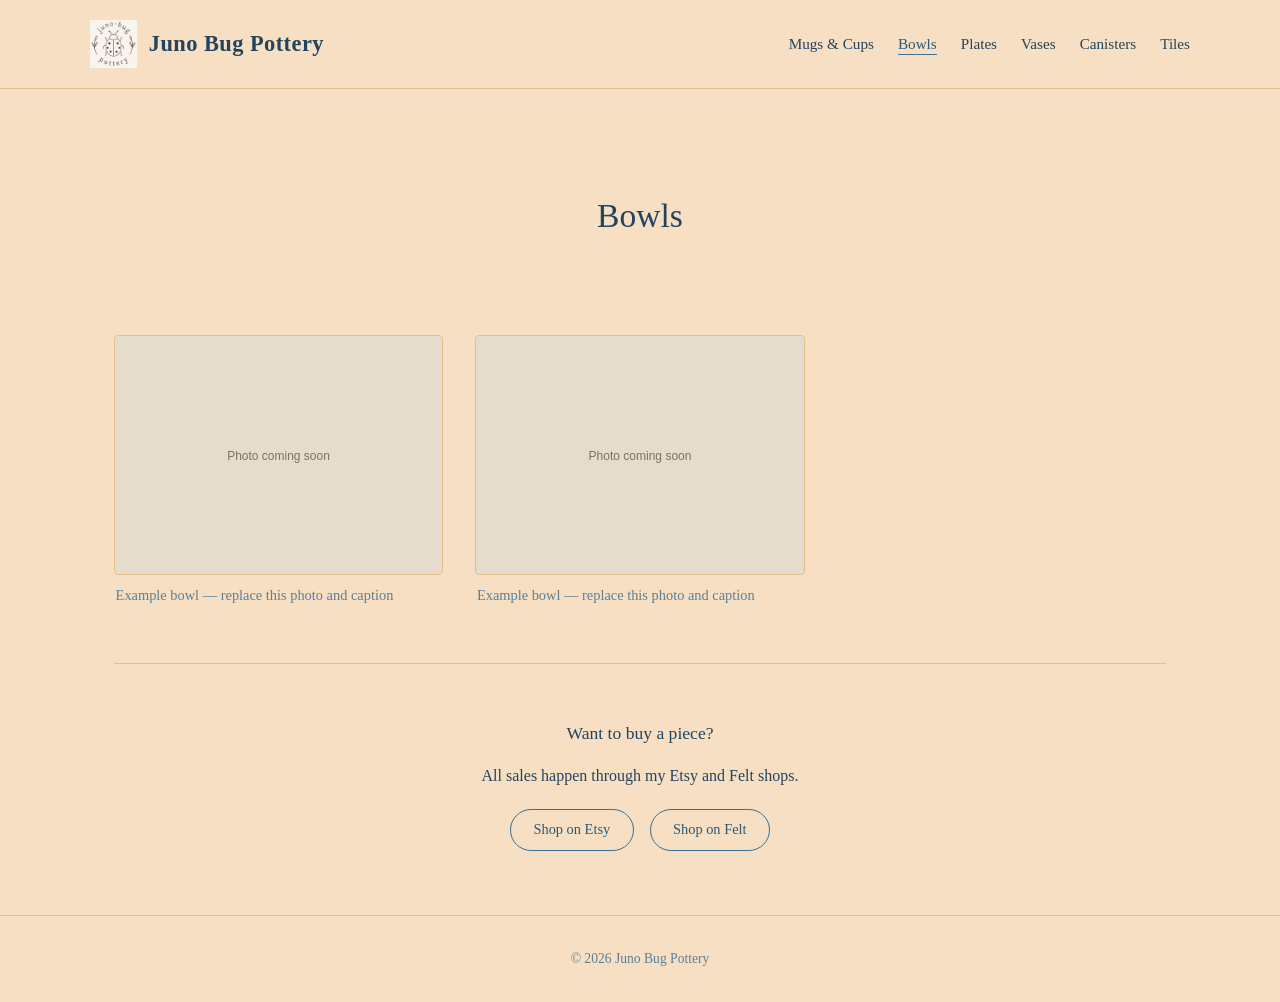
==== bowls.html @ a5d2ebf6 "Add logo, restyle to orange/blue palette, add captions.txt photo workflow" ====
<!DOCTYPE html>
<html lang="en">
<head>
<meta charset="UTF-8">
<meta name="viewport" content="width=device-width, initial-scale=1.0">
<title>Bowls — Juno Bug Pottery</title>
<link rel="stylesheet" href="css/style.css">
</head>
<body>

<header class="site-header">
  <div class="wrap">
    <a class="site-title" href="index.html">
      <img class="site-logo" src="images/logo.png" alt="Juno Bug Pottery logo">
      Juno Bug Pottery
    </a>
    <nav class="site-nav">
      <ul>
        <li><a href="mugs-cups.html">Mugs &amp; Cups</a></li>
        <li><a class="active" href="bowls.html">Bowls</a></li>
        <li><a href="plates.html">Plates</a></li>
        <li><a href="vases.html">Vases</a></li>
        <li><a href="canisters.html">Canisters</a></li>
        <li><a href="tiles.html">Tiles</a></li>
      </ul>
    </nav>
  </div>
</header>

<main>
  <section class="hero">
    <h1>Bowls</h1>
  </section>

  <!--
    HOW TO ADD A NEW PHOTO:
    1. Put the photo file in the images/bowls/ folder.
    2. Copy one whole <figure>...</figure> block below and paste it just before </div>.
    3. Change the src="..." to your new file name.
    4. Change the text inside <figcaption> to describe the piece.
    See WEBSITE-GUIDE.md for the full step-by-step with git commands.
  -->
  <div class="photo-grid">
    <figure>
      <img src="images/placeholder.svg" alt="Bowl photo coming soon">
      <figcaption>Example bowl — replace this photo and caption</figcaption>
    </figure>
    <figure>
      <img src="images/placeholder.svg" alt="Bowl photo coming soon">
      <figcaption>Example bowl — replace this photo and caption</figcaption>
    </figure>
  </div>

  <section class="shop-links">
    <h2>Want to buy a piece?</h2>
    <p>All sales happen through my Etsy and Felt shops.</p>
    <div class="button-row">
      <a class="btn" href="#">Shop on Etsy</a>
      <a class="btn" href="#">Shop on Felt</a>
    </div>
  </section>
</main>

<footer class="site-footer">
  &copy; 2026 Juno Bug Pottery
</footer>

</body>
</html>
---- css/style.css ----
/* Juno Bug Pottery — shared site styles
   Soft orange background with blue writing, kept deliberately plain and quiet. */

:root {
  --bg: #f6dfc2;
  --bg-soft: #efce9f;
  --ink: #24445e;
  --muted: #5f7f95;
  --accent: #3b7096;
  --accent-dark: #2b5977;
  --border: #e3bf8c;
  --max-width: 1100px;
}

* { box-sizing: border-box; }

body {
  margin: 0;
  font-family: Georgia, "Iowan Old Style", "Palatino Linotype", Palatino, serif;
  color: var(--ink);
  background: var(--bg);
  line-height: 1.6;
}

a { color: var(--accent-dark); }
a:hover { color: var(--accent); }

header.site-header {
  background: var(--bg);
  border-bottom: 1px solid var(--border);
  padding: 1.25rem 1.5rem;
}

.site-header .wrap {
  max-width: var(--max-width);
  margin: 0 auto;
  display: flex;
  flex-wrap: wrap;
  align-items: center;
  justify-content: space-between;
  gap: 1rem;
}

.site-title {
  display: flex;
  align-items: center;
  gap: 0.75rem;
  font-size: 1.4rem;
  font-weight: 700;
  letter-spacing: 0.02em;
  color: var(--ink);
  text-decoration: none;
}

.site-title:hover { color: var(--accent-dark); }

.site-logo {
  height: 48px;
  width: auto;
  display: block;
}

nav.site-nav ul {
  list-style: none;
  display: flex;
  flex-wrap: wrap;
  gap: 1.5rem;
  margin: 0;
  padding: 0;
}

nav.site-nav a {
  color: var(--ink);
  text-decoration: none;
  font-size: 0.95rem;
  border-bottom: 1px solid transparent;
  padding-bottom: 2px;
}

nav.site-nav a:hover,
nav.site-nav a.active {
  color: var(--accent-dark);
  border-bottom-color: var(--accent);
}

main {
  max-width: var(--max-width);
  margin: 0 auto;
  padding: 3rem 1.5rem 4rem;
}

.hero {
  text-align: center;
  padding: 1.5rem 0 3rem;
}

.hero h1 {
  font-size: 2.1rem;
  font-weight: 400;
  margin-bottom: 0.75rem;
}

.hero p {
  color: var(--muted);
  max-width: 560px;
  margin: 0 auto;
}

.category-grid {
  display: grid;
  grid-template-columns: repeat(auto-fit, minmax(200px, 1fr));
  gap: 1.25rem;
  margin-top: 2rem;
}

.category-card {
  display: block;
  background: transparent;
  border: 1px solid var(--border);
  border-radius: 4px;
  padding: 1.75rem 1rem;
  text-align: center;
  text-decoration: none;
  color: var(--ink);
  transition: border-color 0.15s ease, color 0.15s ease;
}

.category-card:hover {
  border-color: var(--accent);
  color: var(--accent-dark);
}

.category-card h2 {
  margin: 0;
  font-size: 1.05rem;
  font-weight: 400;
}

.photo-grid {
  display: grid;
  grid-template-columns: repeat(auto-fill, minmax(240px, 1fr));
  gap: 2rem;
  margin-top: 2rem;
}

.photo-grid figure {
  margin: 0;
  background: transparent;
}

.photo-grid img {
  width: 100%;
  height: 240px;
  object-fit: cover;
  display: block;
  background: var(--bg-soft);
  border: 1px solid var(--border);
  border-radius: 4px;
}

.photo-grid figcaption {
  padding: 0.6rem 0.1rem 0;
  font-size: 0.9rem;
  color: var(--muted);
}

.shop-links {
  margin-top: 3.5rem;
  padding-top: 2.5rem;
  border-top: 1px solid var(--border);
  text-align: center;
}

.shop-links h2 {
  font-size: 1.1rem;
  font-weight: 400;
}

.button-row {
  display: flex;
  justify-content: center;
  gap: 1rem;
  flex-wrap: wrap;
  margin-top: 1.25rem;
}

.btn {
  display: inline-block;
  padding: 0.55rem 1.4rem;
  border-radius: 999px;
  border: 1px solid var(--accent);
  background: transparent;
  color: var(--accent-dark);
  text-decoration: none;
  font-size: 0.9rem;
  transition: background 0.15s ease, color 0.15s ease;
}

.btn:hover {
  background: var(--accent);
  color: var(--bg);
}

footer.site-footer {
  text-align: center;
  padding: 2rem 1.5rem;
  border-top: 1px solid var(--border);
  color: var(--muted);
  font-size: 0.85rem;
}
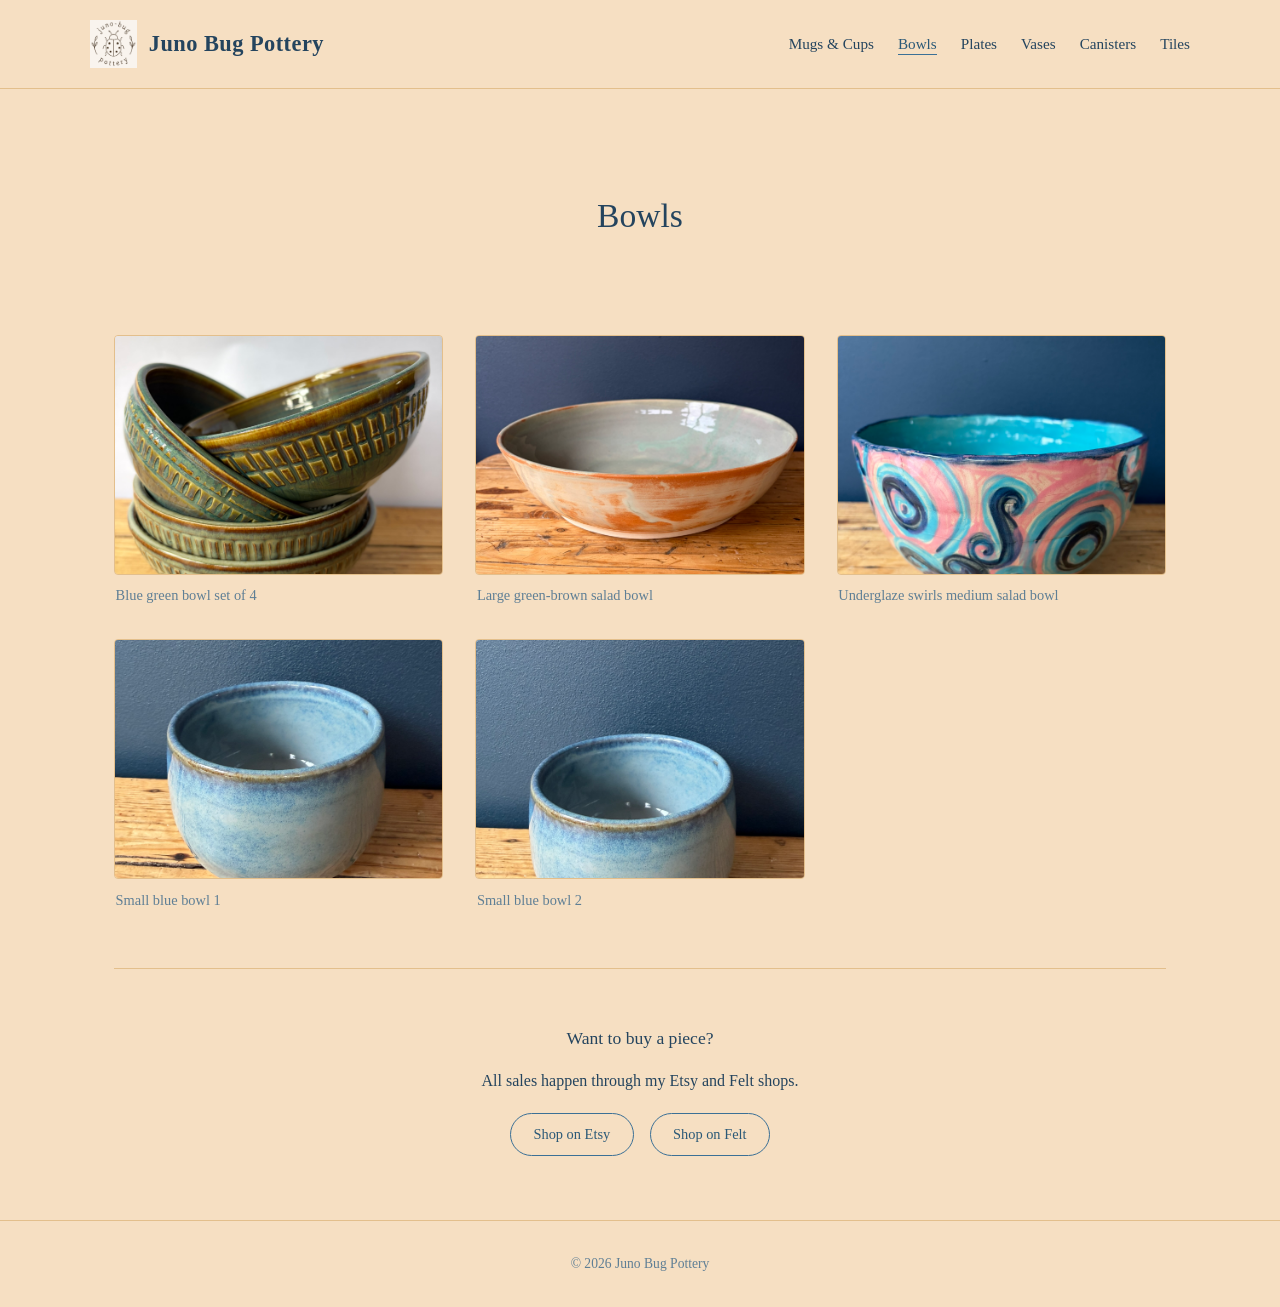
==== commit 488fa774: "Add real pottery photos across all categories" ====
--- a/bowls.html
+++ b/bowls.html
@@ -42,12 +42,24 @@
   -->
   <div class="photo-grid">
     <figure>
-      <img src="images/placeholder.svg" alt="Bowl photo coming soon">
-      <figcaption>Example bowl — replace this photo and caption</figcaption>
+      <img src="images/bowls/blue-green-bowl-set-of-4.jpeg" alt="Blue green bowl set of 4">
+      <figcaption>Blue green bowl set of 4</figcaption>
     </figure>
     <figure>
-      <img src="images/placeholder.svg" alt="Bowl photo coming soon">
-      <figcaption>Example bowl — replace this photo and caption</figcaption>
+      <img src="images/bowls/large-green-brown-salad-bowl.jpeg" alt="Large green-brown salad bowl">
+      <figcaption>Large green-brown salad bowl</figcaption>
+    </figure>
+    <figure>
+      <img src="images/bowls/underglaze-swirls-medium-salad-bowl.jpeg" alt="Underglaze swirls medium salad bowl">
+      <figcaption>Underglaze swirls medium salad bowl</figcaption>
+    </figure>
+    <figure>
+      <img src="images/bowls/small-blue-bowl-1.jpeg" alt="Small blue bowl 1">
+      <figcaption>Small blue bowl 1</figcaption>
+    </figure>
+    <figure>
+      <img src="images/bowls/small-blue-bowl-2.jpeg" alt="Small blue bowl 2">
+      <figcaption>Small blue bowl 2</figcaption>
     </figure>
   </div>
 
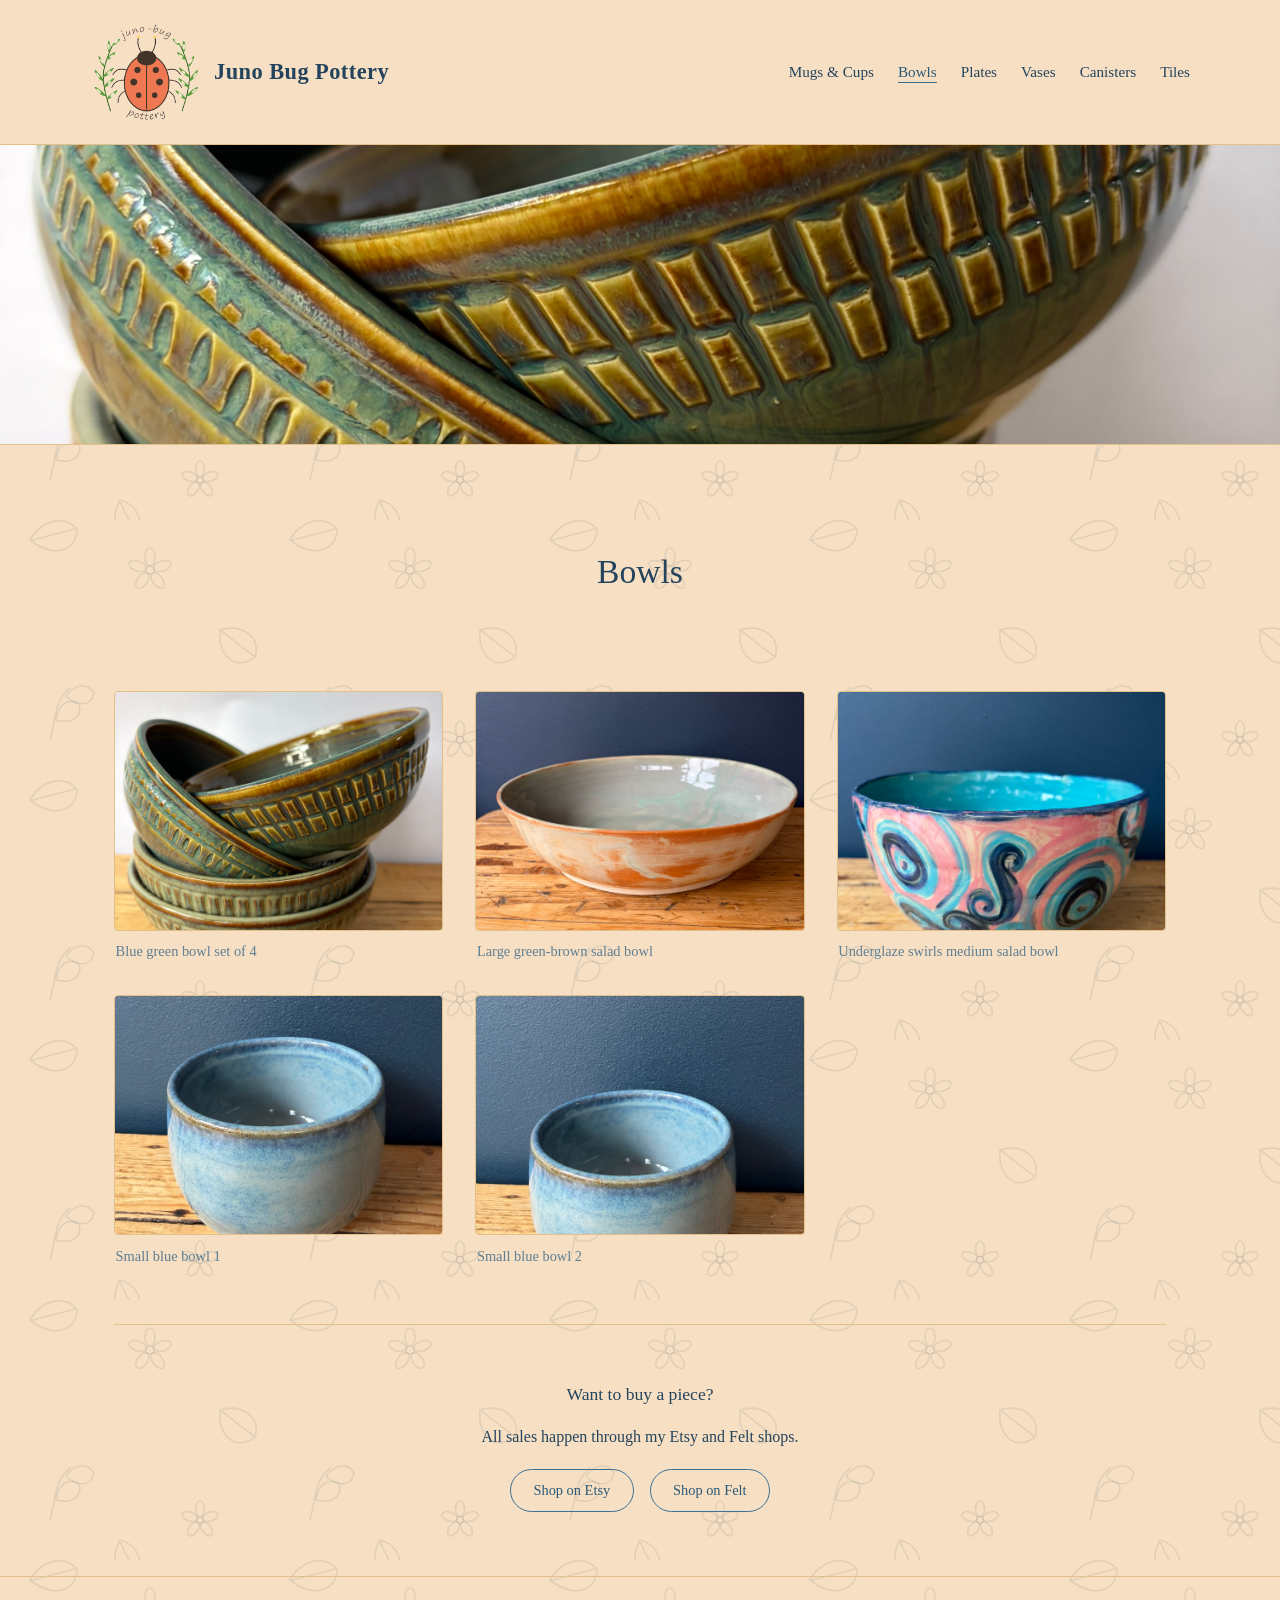
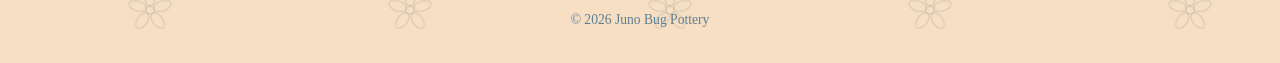
==== commit 0e12c768: "Add background pattern, top banner, gradient category buttons, and updated logo" ====
--- a/bowls.html
+++ b/bowls.html
@@ -26,6 +26,10 @@
     </nav>
   </div>
 </header>
+
+<div class="top-banner">
+  <img src="images/bowls/blue-green-bowl-set-of-4.jpeg" alt="A selection of handmade pottery by Juno Bug Pottery">
+</div>
 
 <main>
   <section class="hero">
--- a/css/style.css
+++ b/css/style.css
@@ -18,7 +18,9 @@
   margin: 0;
   font-family: Georgia, "Iowan Old Style", "Palatino Linotype", Palatino, serif;
   color: var(--ink);
-  background: var(--bg);
+  background-color: var(--bg);
+  background-image: url("../images/pattern-leaves.svg");
+  background-repeat: repeat;
   line-height: 1.6;
 }
 
@@ -55,8 +57,23 @@
 .site-title:hover { color: var(--accent-dark); }
 
 .site-logo {
-  height: 48px;
+  height: 104px;
   width: auto;
+  display: block;
+}
+
+.top-banner {
+  width: 100%;
+  height: 300px;
+  overflow: hidden;
+  border-bottom: 1px solid var(--border);
+}
+
+.top-banner img {
+  width: 100%;
+  height: 100%;
+  object-fit: cover;
+  object-position: center;
   display: block;
 }
 
@@ -115,20 +132,28 @@
 
 .category-card {
   display: block;
-  background: transparent;
   border: 1px solid var(--border);
   border-radius: 4px;
   padding: 1.75rem 1rem;
   text-align: center;
   text-decoration: none;
   color: var(--ink);
-  transition: border-color 0.15s ease, color 0.15s ease;
+  transition: border-color 0.15s ease, color 0.15s ease, filter 0.15s ease;
 }
 
 .category-card:hover {
   border-color: var(--accent);
   color: var(--accent-dark);
-}
+  filter: brightness(0.97);
+}
+
+/* faint autumn gradients, a different pairing per category */
+.cat-mugs      { background: linear-gradient(135deg, #f3e2c2, #d7e2b6); }
+.cat-bowls     { background: linear-gradient(135deg, #f2d8ce, #d8c1a6); }
+.cat-plates    { background: linear-gradient(135deg, #f5e3b3, #e8c3a1); }
+.cat-vases     { background: linear-gradient(135deg, #ecc9ac, #e3c5cf); }
+.cat-canisters { background: linear-gradient(135deg, #dfe3ba, #f0dea7); }
+.cat-tiles     { background: linear-gradient(135deg, #e3cdb3, #f2d6ad); }
 
 .category-card h2 {
   margin: 0;
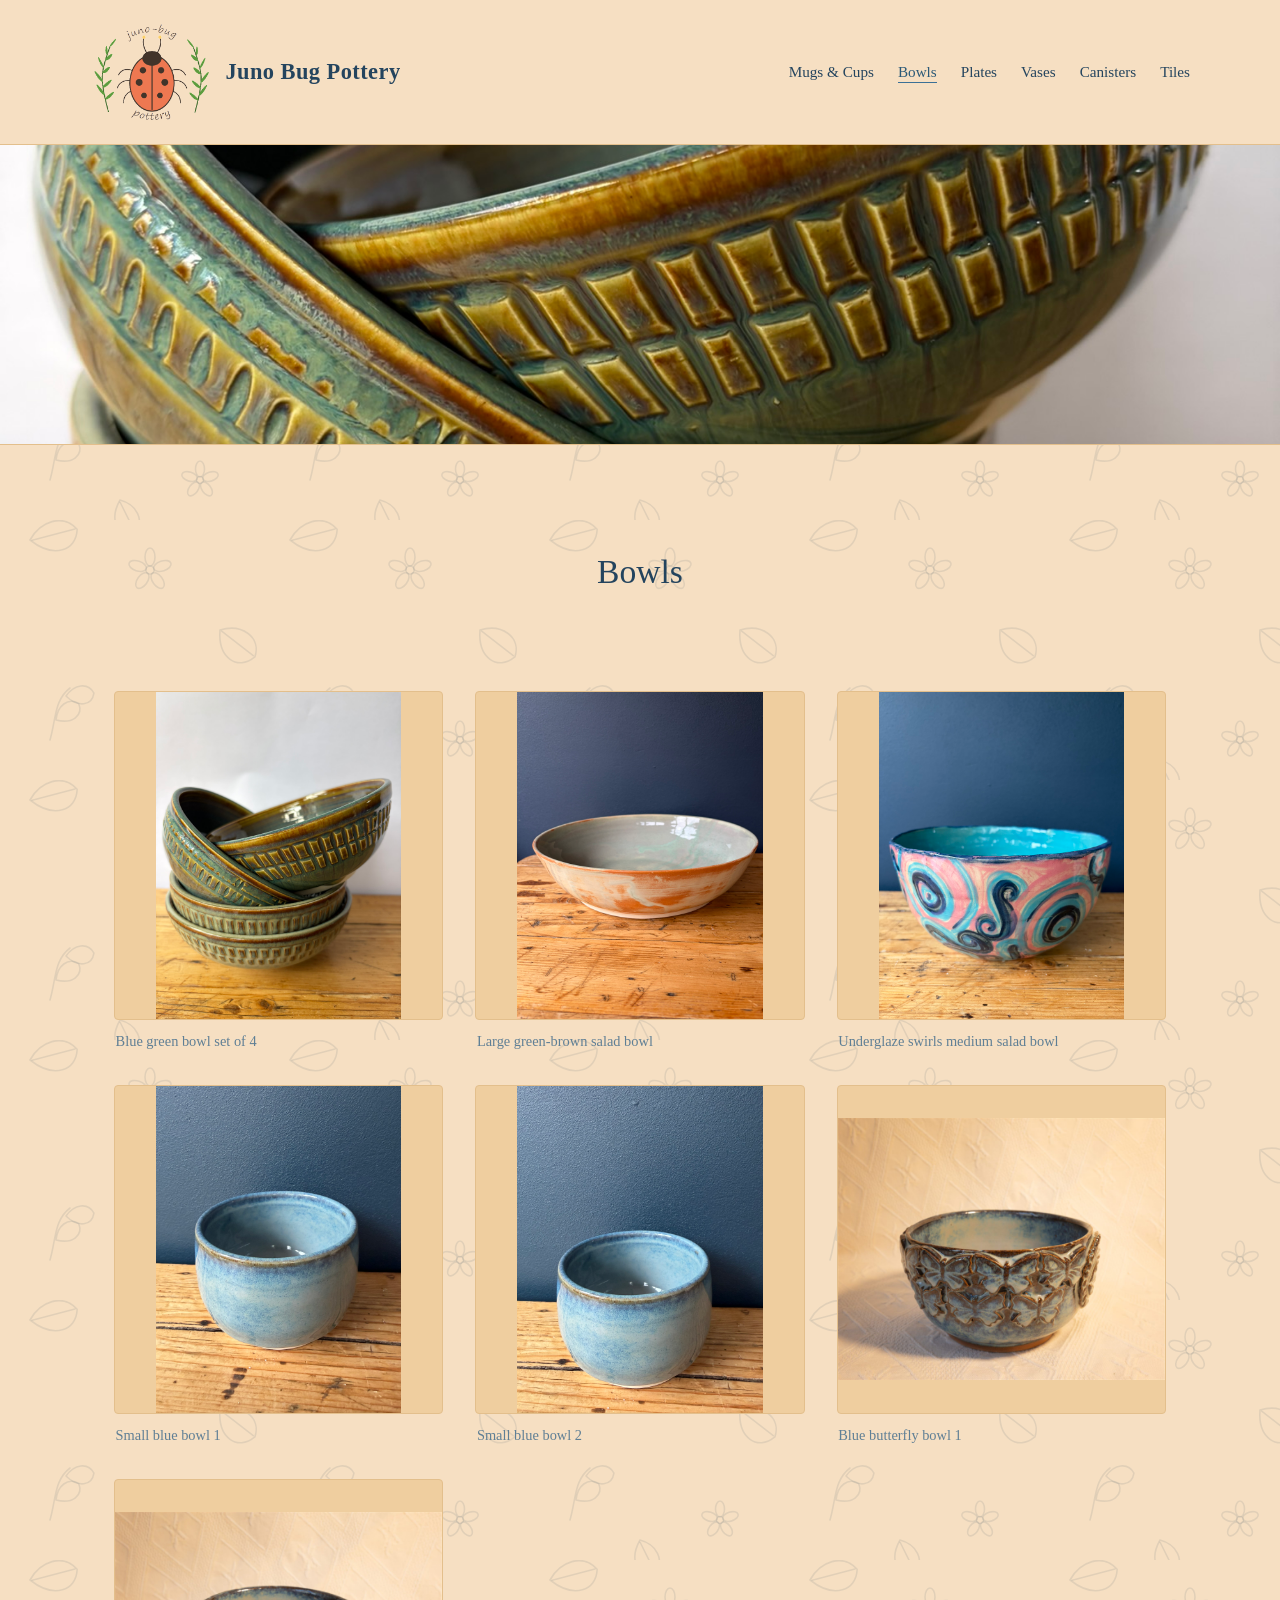
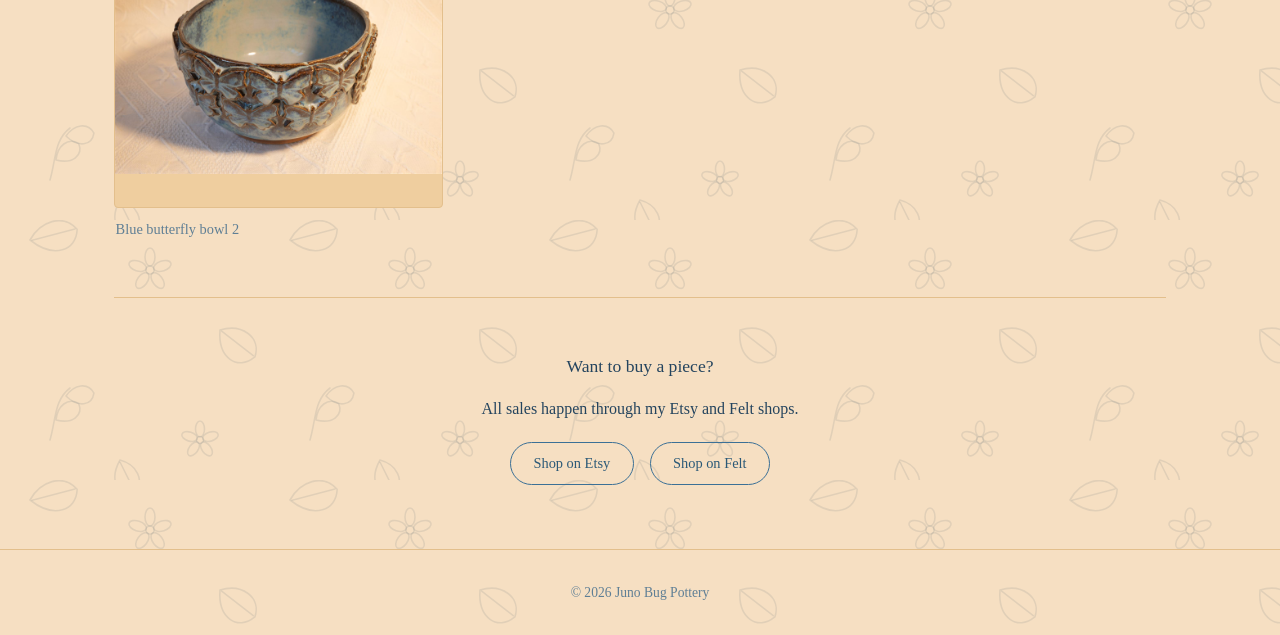
==== commit 43d98451: "Fix photo display to never crop images, add new pottery photos - Photo boxes now use a square aspect" ====
--- a/bowls.html
+++ b/bowls.html
@@ -65,6 +65,14 @@
       <img src="images/bowls/small-blue-bowl-2.jpeg" alt="Small blue bowl 2">
       <figcaption>Small blue bowl 2</figcaption>
     </figure>
+    <figure>
+      <img src="images/bowls/blue-butterfly-bowl-1.jpeg" alt="Blue butterfly bowl 1">
+      <figcaption>Blue butterfly bowl 1</figcaption>
+    </figure>
+    <figure>
+      <img src="images/bowls/blue-butterfly-bowl-2.jpeg" alt="Blue butterfly bowl 2">
+      <figcaption>Blue butterfly bowl 2</figcaption>
+    </figure>
   </div>
 
   <section class="shop-links">
--- a/css/style.css
+++ b/css/style.css
@@ -175,8 +175,8 @@
 
 .photo-grid img {
   width: 100%;
-  height: 240px;
-  object-fit: cover;
+  aspect-ratio: 1 / 1;
+  object-fit: contain;
   display: block;
   background: var(--bg-soft);
   border: 1px solid var(--border);
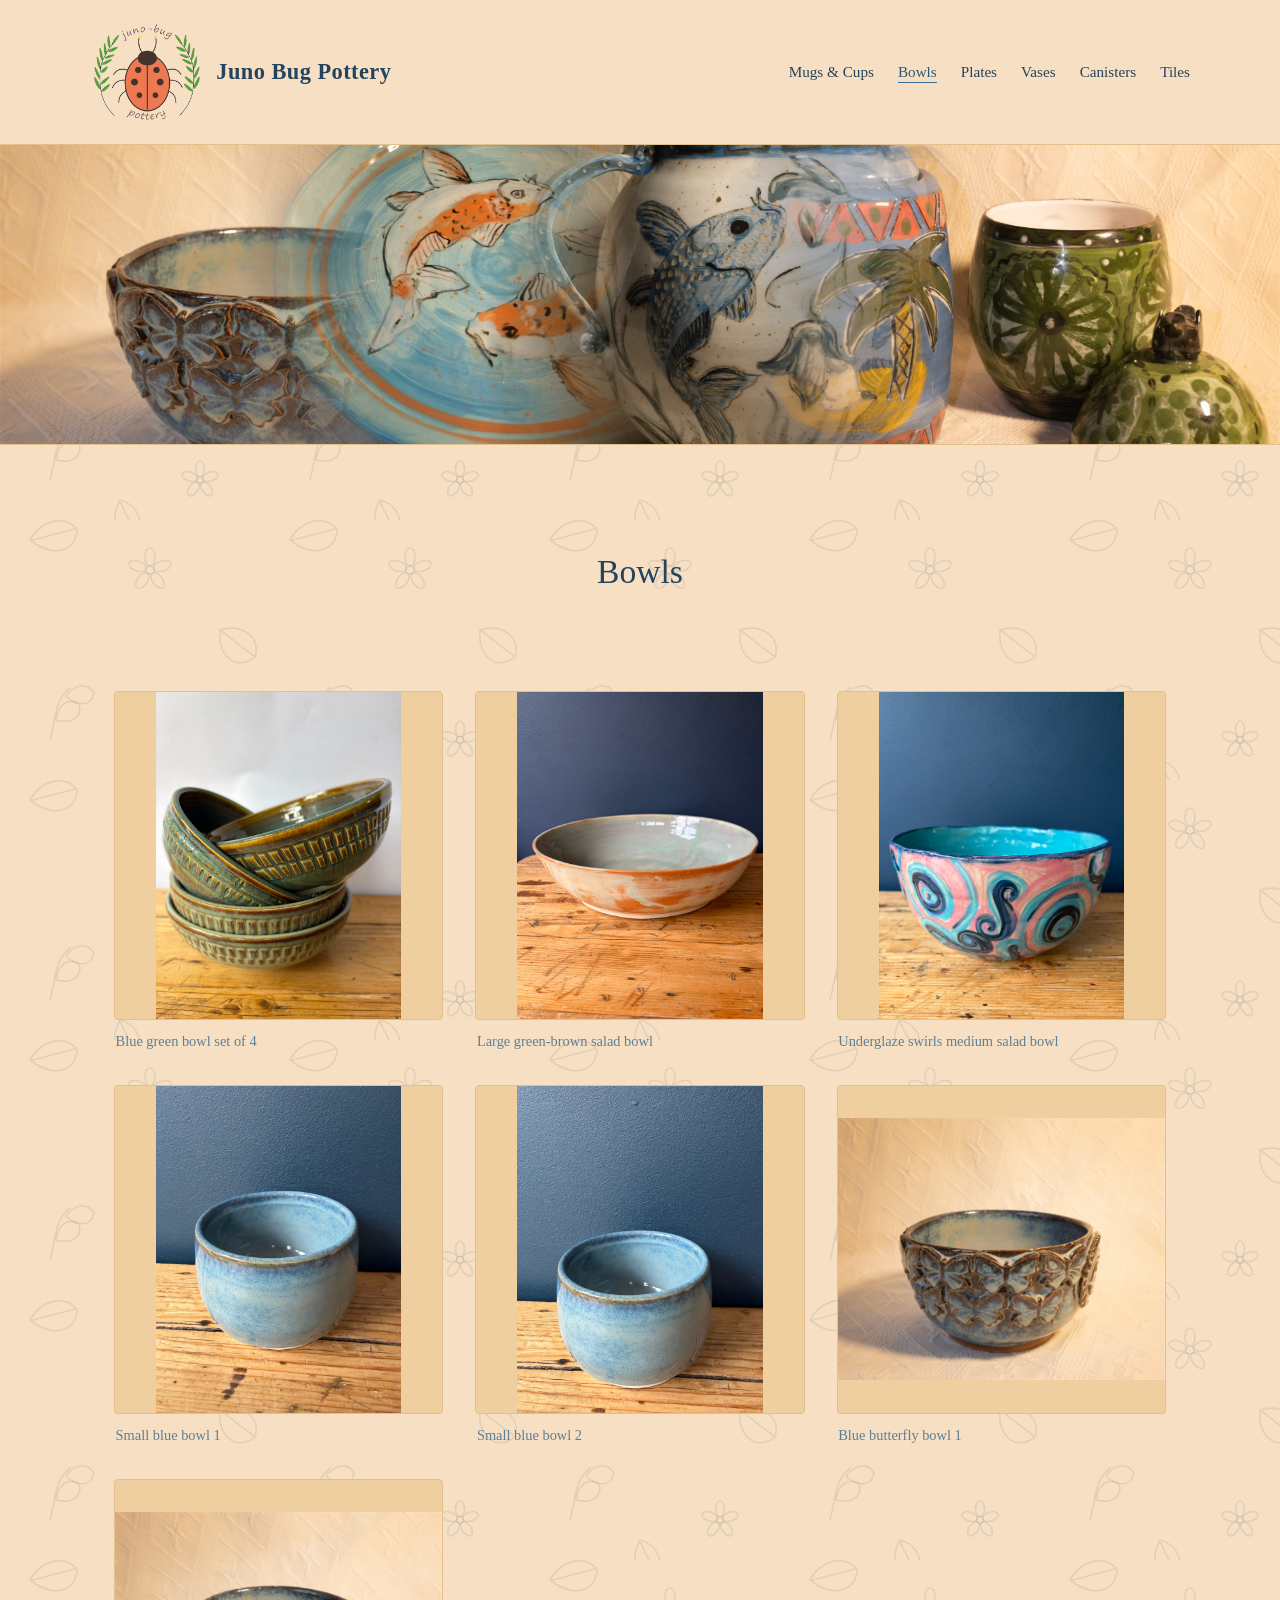
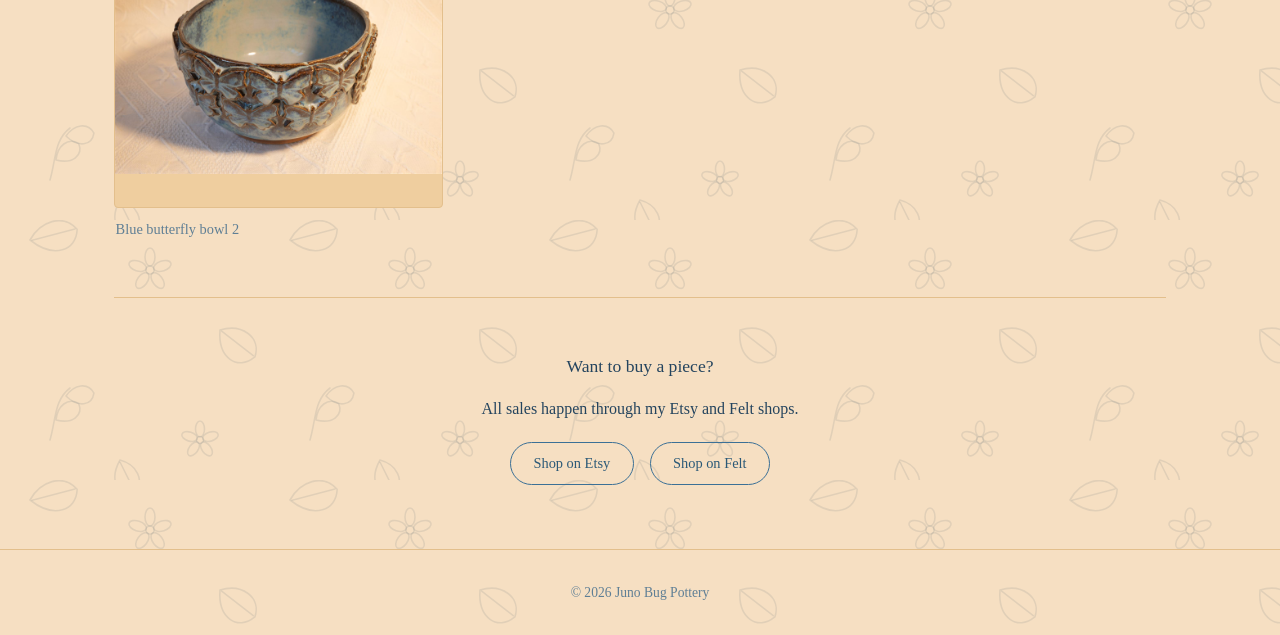
==== commit 64011cc8: "Blend top banner into a multi-photo crossfade instead of a single image" ====
--- a/bowls.html
+++ b/bowls.html
@@ -28,7 +28,10 @@
 </header>
 
 <div class="top-banner">
-  <img src="images/bowls/blue-green-bowl-set-of-4.jpeg" alt="A selection of handmade pottery by Juno Bug Pottery">
+  <img class="banner-photo" src="images/bowls/blue-butterfly-bowl-1.jpeg" alt="Blue butterfly bowl">
+  <img class="banner-photo" src="images/plates/teal-koi-plate.jpeg" alt="Teal koi plate">
+  <img class="banner-photo" src="images/vases/blue-and-white-koi-vase-1.jpeg" alt="Blue and white koi vase">
+  <img class="banner-photo" src="images/canisters/blue-palm-tree-dog-canister.jpeg" alt="Blue palm tree canister with dog finial">
 </div>
 
 <main>
--- a/css/style.css
+++ b/css/style.css
@@ -67,14 +67,43 @@
   height: 300px;
   overflow: hidden;
   border-bottom: 1px solid var(--border);
-}
-
-.top-banner img {
-  width: 100%;
+  position: relative;
+  background: var(--bg-soft);
+}
+
+.top-banner .banner-photo {
+  position: absolute;
+  top: 0;
   height: 100%;
+  width: 44%;
   object-fit: cover;
   object-position: center;
   display: block;
+}
+
+.top-banner .banner-photo:nth-child(1) {
+  left: 0%;
+  -webkit-mask-image: linear-gradient(to right, black 55%, transparent 100%);
+          mask-image: linear-gradient(to right, black 55%, transparent 100%);
+}
+
+.top-banner .banner-photo:nth-child(2) {
+  left: 19%;
+  -webkit-mask-image: linear-gradient(to right, transparent 0%, black 25%, black 75%, transparent 100%);
+          mask-image: linear-gradient(to right, transparent 0%, black 25%, black 75%, transparent 100%);
+}
+
+.top-banner .banner-photo:nth-child(3) {
+  left: 38%;
+  -webkit-mask-image: linear-gradient(to right, transparent 0%, black 25%, black 75%, transparent 100%);
+          mask-image: linear-gradient(to right, transparent 0%, black 25%, black 75%, transparent 100%);
+}
+
+.top-banner .banner-photo:nth-child(4) {
+  left: 56%;
+  width: 44%;
+  -webkit-mask-image: linear-gradient(to right, transparent 0%, black 45%);
+          mask-image: linear-gradient(to right, transparent 0%, black 45%);
 }
 
 nav.site-nav ul {
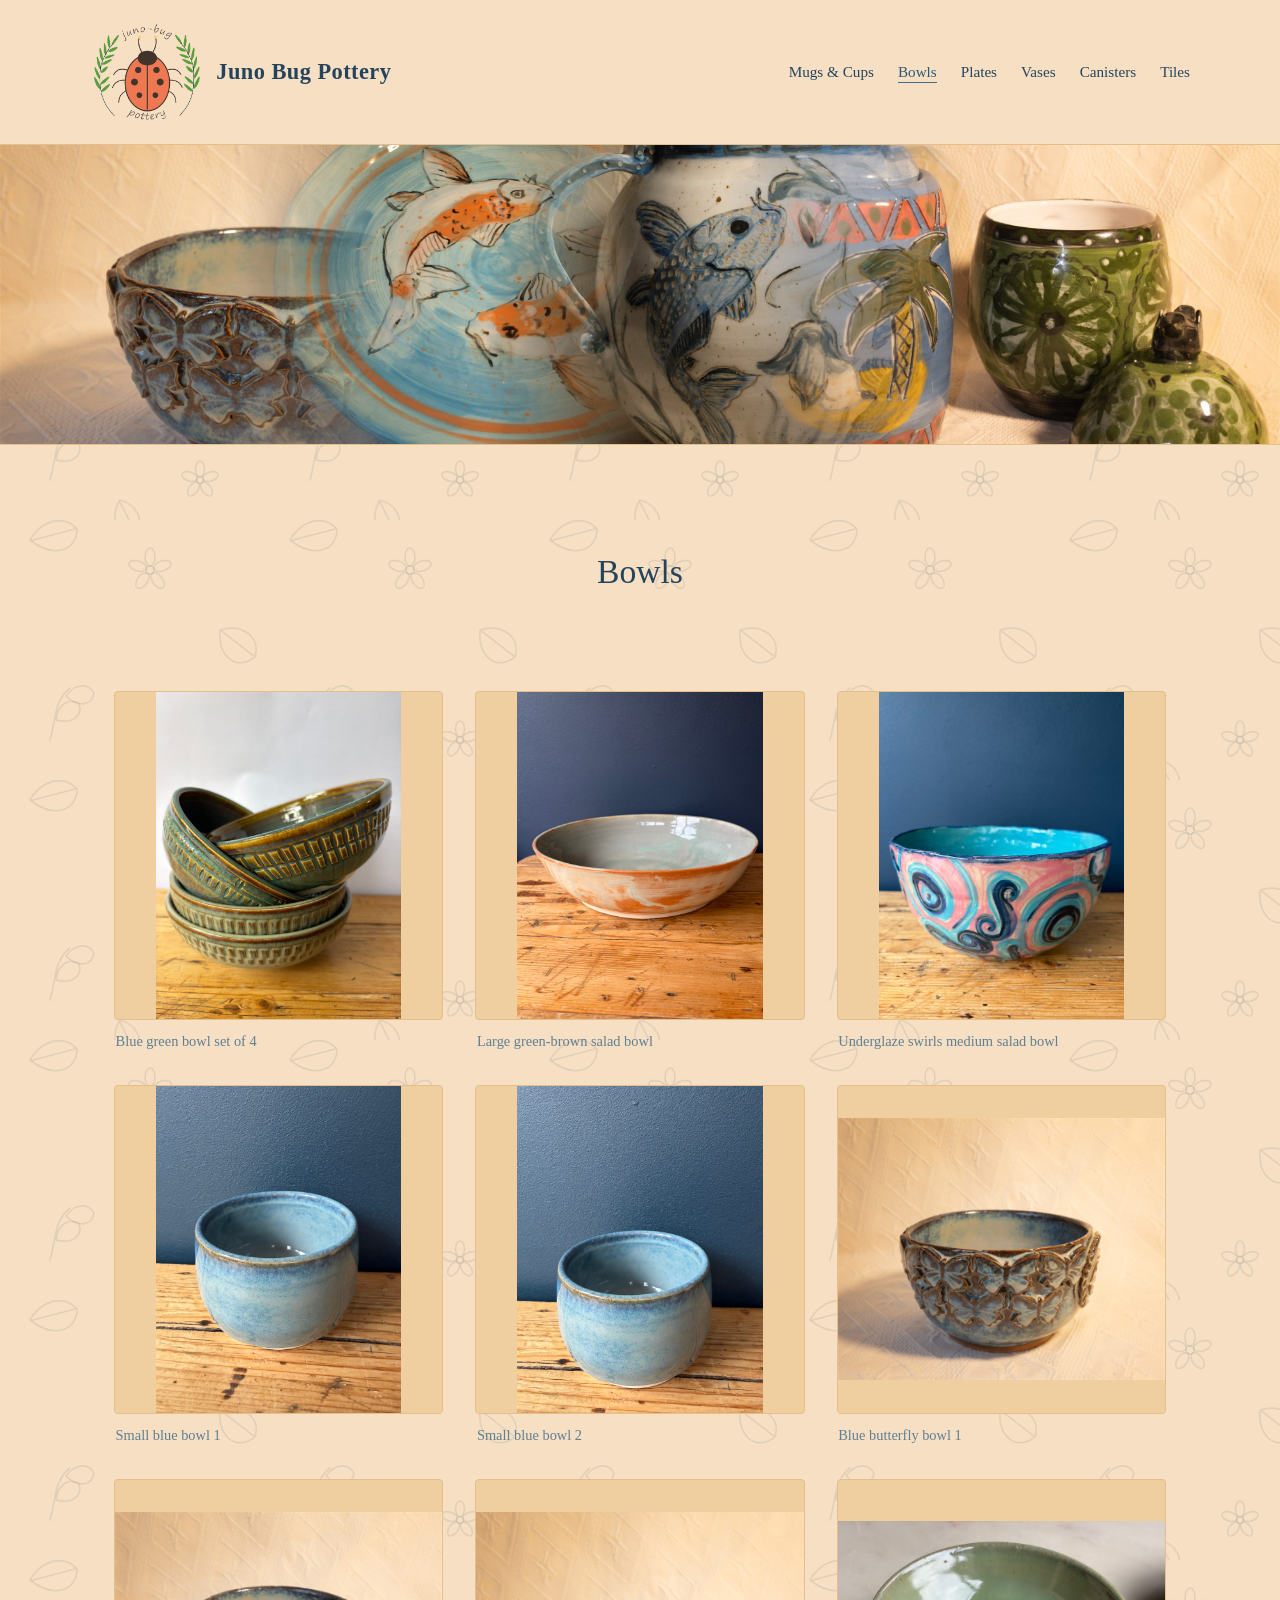
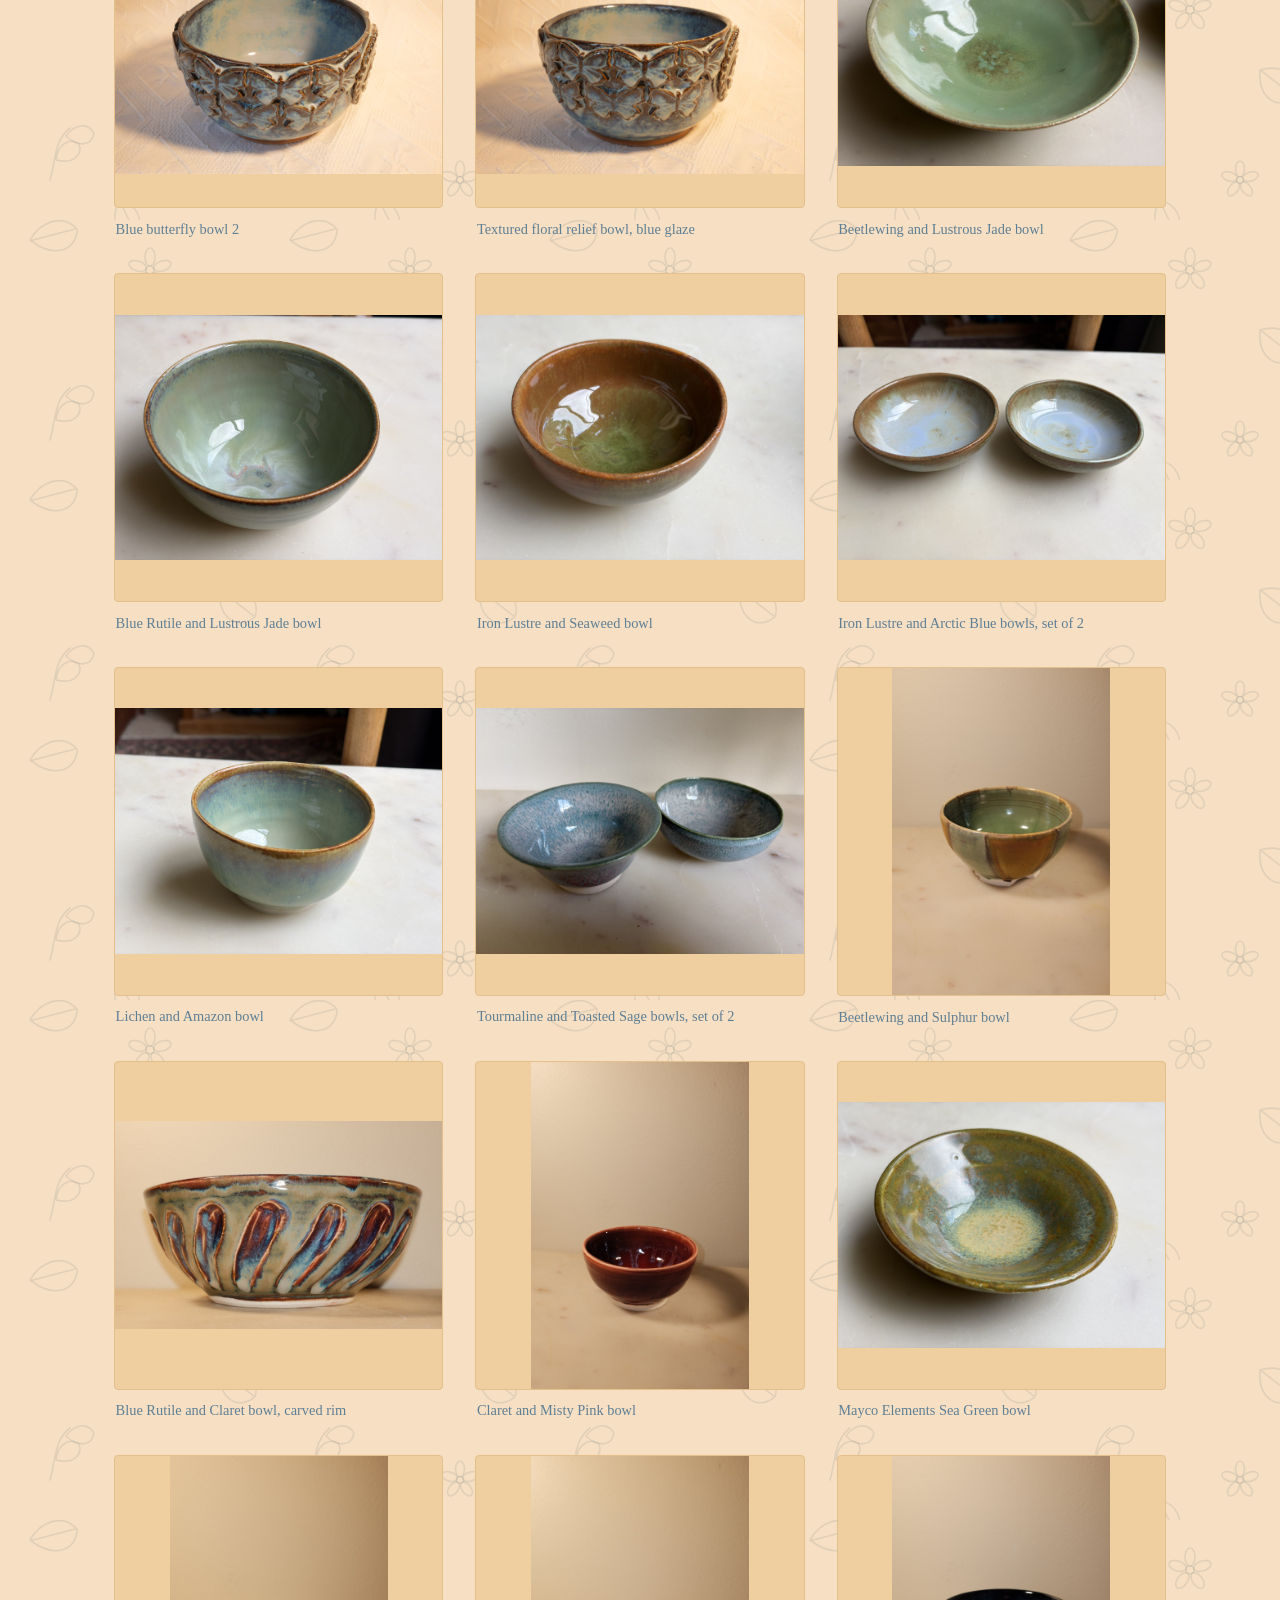
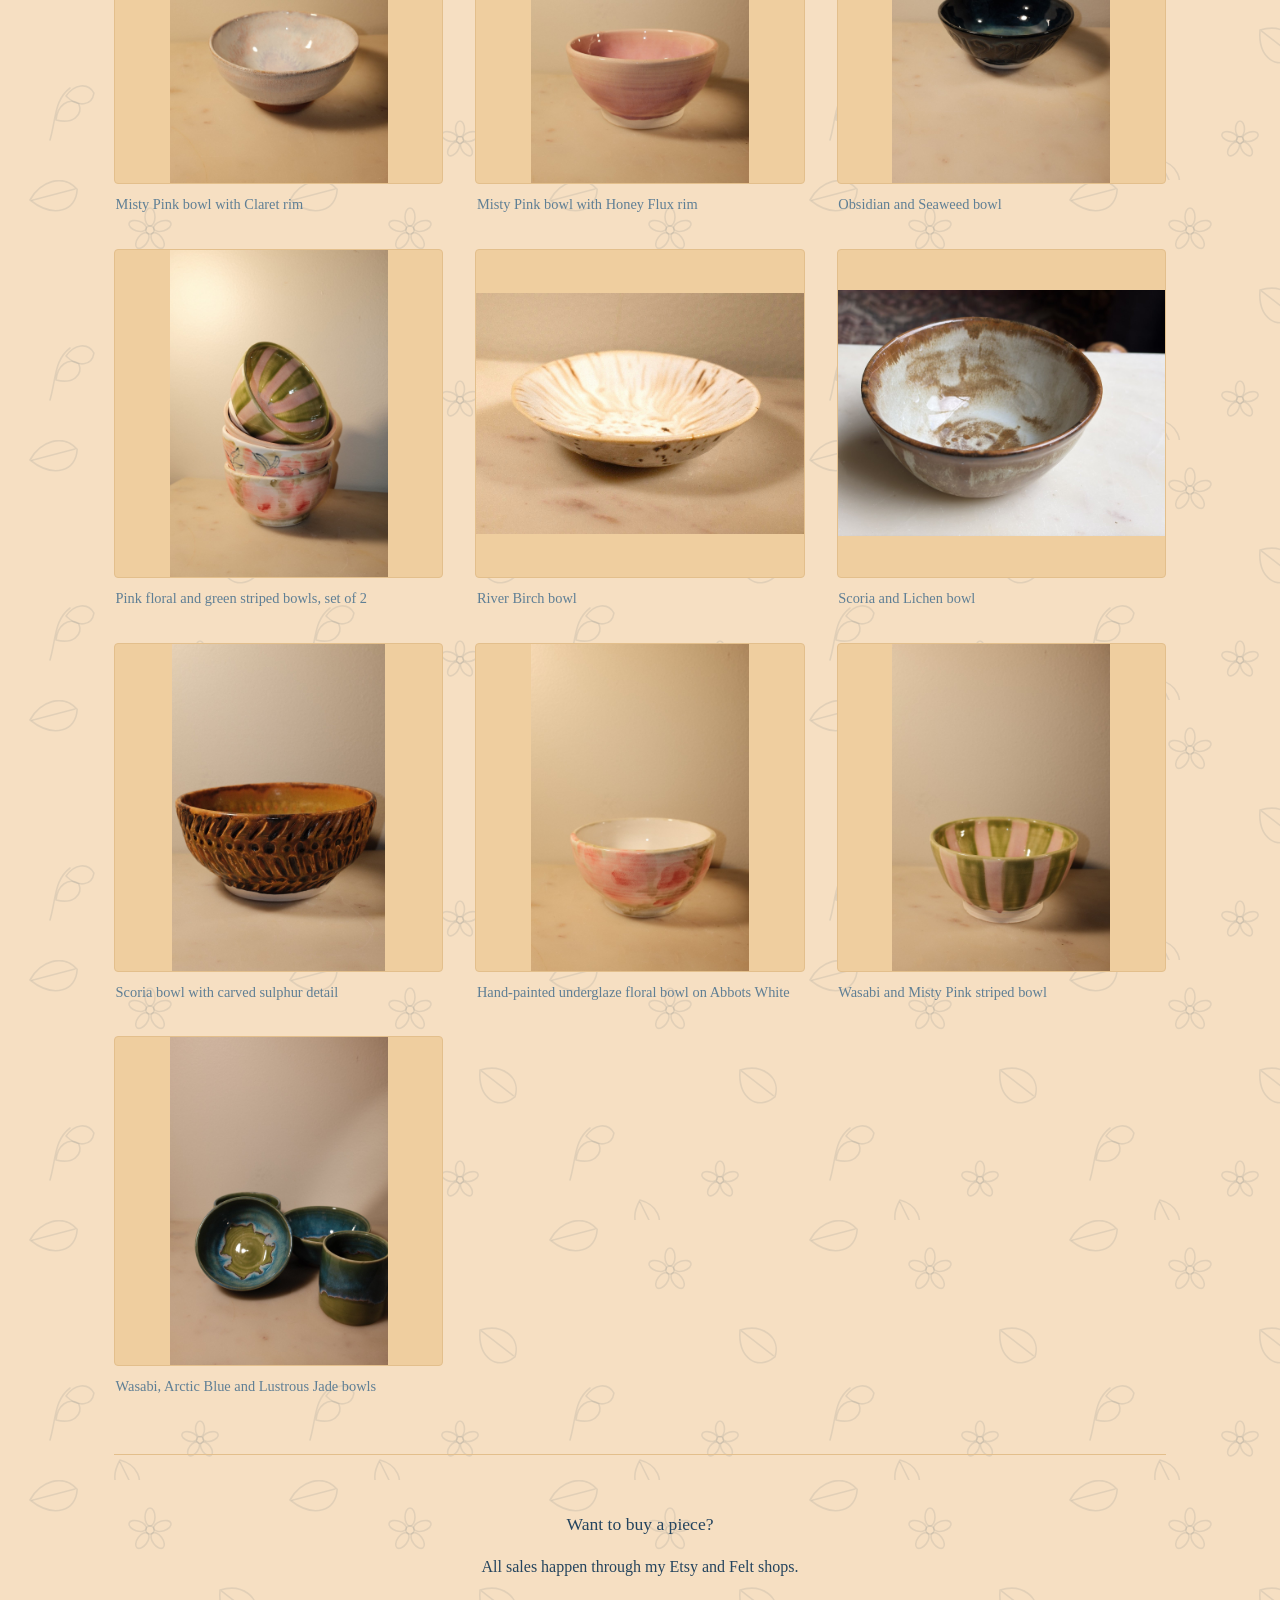
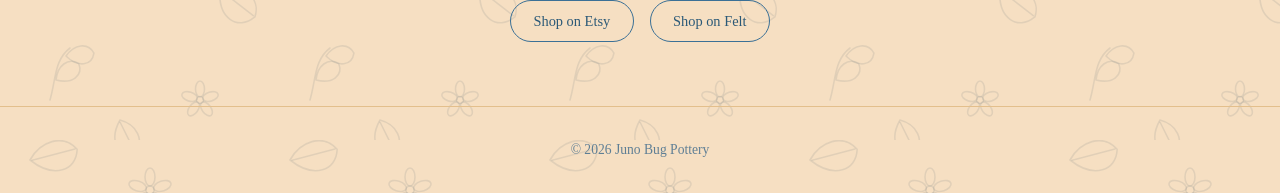
==== commit c85e3af2: "Add new bowl, canister, and plate photos to galleries Also adds a black-and-white logo variant and g" ====
--- a/bowls.html
+++ b/bowls.html
@@ -76,14 +76,98 @@
       <img src="images/bowls/blue-butterfly-bowl-2.jpeg" alt="Blue butterfly bowl 2">
       <figcaption>Blue butterfly bowl 2</figcaption>
     </figure>
+    <figure>
+      <img src="images/bowls/textured-floral-relief-bowl.jpeg" alt="Textured floral relief bowl, blue glaze">
+      <figcaption>Textured floral relief bowl, blue glaze</figcaption>
+    </figure>
+    <figure>
+      <img src="images/bowls/beetlewing-and-lustrous-jade-bowl.jpeg" alt="Beetlewing and Lustrous Jade bowl">
+      <figcaption>Beetlewing and Lustrous Jade bowl</figcaption>
+    </figure>
+    <figure>
+      <img src="images/bowls/blue-rutile-and-lustrous-jade-bowl.jpeg" alt="Blue Rutile and Lustrous Jade bowl">
+      <figcaption>Blue Rutile and Lustrous Jade bowl</figcaption>
+    </figure>
+    <figure>
+      <img src="images/bowls/iron-lustre-and-seaweed-bowl.jpeg" alt="Iron Lustre and Seaweed bowl">
+      <figcaption>Iron Lustre and Seaweed bowl</figcaption>
+    </figure>
+    <figure>
+      <img src="images/bowls/iron-lustre-and-arctic-blue-bowls.jpeg" alt="Iron Lustre and Arctic Blue bowls, set of 2">
+      <figcaption>Iron Lustre and Arctic Blue bowls, set of 2</figcaption>
+    </figure>
+    <figure>
+      <img src="images/bowls/lichen-and-amazon-bowl.jpeg" alt="Lichen and Amazon bowl">
+      <figcaption>Lichen and Amazon bowl</figcaption>
+    </figure>
+    <figure>
+      <img src="images/bowls/tourmaline-and-toasted-sage-bowls.jpeg" alt="Tourmaline and Toasted Sage bowls, set of 2">
+      <figcaption>Tourmaline and Toasted Sage bowls, set of 2</figcaption>
+    </figure>
+    <figure>
+      <img src="images/bowls/beetlewing-and-sulphur-bowl.jpeg" alt="Beetlewing and Sulphur bowl">
+      <figcaption>Beetlewing and Sulphur bowl</figcaption>
+    </figure>
+    <figure>
+      <img src="images/bowls/blue-rutile-and-claret-carved-bowl.jpeg" alt="Blue Rutile and Claret bowl, carved rim">
+      <figcaption>Blue Rutile and Claret bowl, carved rim</figcaption>
+    </figure>
+    <figure>
+      <img src="images/bowls/claret-and-misty-pink-bowl.jpeg" alt="Claret and Misty Pink bowl">
+      <figcaption>Claret and Misty Pink bowl</figcaption>
+    </figure>
+    <figure>
+      <img src="images/bowls/mayco-elements-sea-green-bowl.jpeg" alt="Mayco Elements Sea Green bowl">
+      <figcaption>Mayco Elements Sea Green bowl</figcaption>
+    </figure>
+    <figure>
+      <img src="images/bowls/misty-pink-and-claret-rim-bowl.jpeg" alt="Misty Pink bowl with Claret rim">
+      <figcaption>Misty Pink bowl with Claret rim</figcaption>
+    </figure>
+    <figure>
+      <img src="images/bowls/misty-pink-and-honey-flux-bowl.jpeg" alt="Misty Pink bowl with Honey Flux rim">
+      <figcaption>Misty Pink bowl with Honey Flux rim</figcaption>
+    </figure>
+    <figure>
+      <img src="images/bowls/obsidian-and-seaweed-bowl.jpeg" alt="Obsidian and Seaweed bowl">
+      <figcaption>Obsidian and Seaweed bowl</figcaption>
+    </figure>
+    <figure>
+      <img src="images/bowls/pink-and-green-floral-bowls.jpeg" alt="Pink floral and green striped bowls, set of 2">
+      <figcaption>Pink floral and green striped bowls, set of 2</figcaption>
+    </figure>
+    <figure>
+      <img src="images/bowls/river-birch-bowl.jpeg" alt="River Birch bowl">
+      <figcaption>River Birch bowl</figcaption>
+    </figure>
+    <figure>
+      <img src="images/bowls/scoria-and-lichen-bowl.jpeg" alt="Scoria and Lichen bowl">
+      <figcaption>Scoria and Lichen bowl</figcaption>
+    </figure>
+    <figure>
+      <img src="images/bowls/scoria-carved-sulphur-bowl.jpeg" alt="Scoria bowl with carved sulphur detail">
+      <figcaption>Scoria bowl with carved sulphur detail</figcaption>
+    </figure>
+    <figure>
+      <img src="images/bowls/underglaze-on-abbots-white-bowl.jpeg" alt="Hand-painted underglaze floral bowl on Abbots White">
+      <figcaption>Hand-painted underglaze floral bowl on Abbots White</figcaption>
+    </figure>
+    <figure>
+      <img src="images/bowls/wasabi-and-misty-pink-striped-bowl.jpeg" alt="Wasabi and Misty Pink striped bowl">
+      <figcaption>Wasabi and Misty Pink striped bowl</figcaption>
+    </figure>
+    <figure>
+      <img src="images/bowls/wasabi-arctic-blue-lustrous-jade-bowls.jpeg" alt="Wasabi, Arctic Blue and Lustrous Jade bowls">
+      <figcaption>Wasabi, Arctic Blue and Lustrous Jade bowls</figcaption>
+    </figure>
   </div>
 
   <section class="shop-links">
     <h2>Want to buy a piece?</h2>
     <p>All sales happen through my Etsy and Felt shops.</p>
     <div class="button-row">
-      <a class="btn" href="#">Shop on Etsy</a>
-      <a class="btn" href="#">Shop on Felt</a>
+      <a class="btn" href="#" onclick="alert('This account is not yet active'); return false;">Shop on Etsy</a>
+      <a class="btn" href="https://felt.co.nz/shop/junobugpottery" target="_blank" rel="noopener">Shop on Felt</a>
     </div>
   </section>
 </main>
